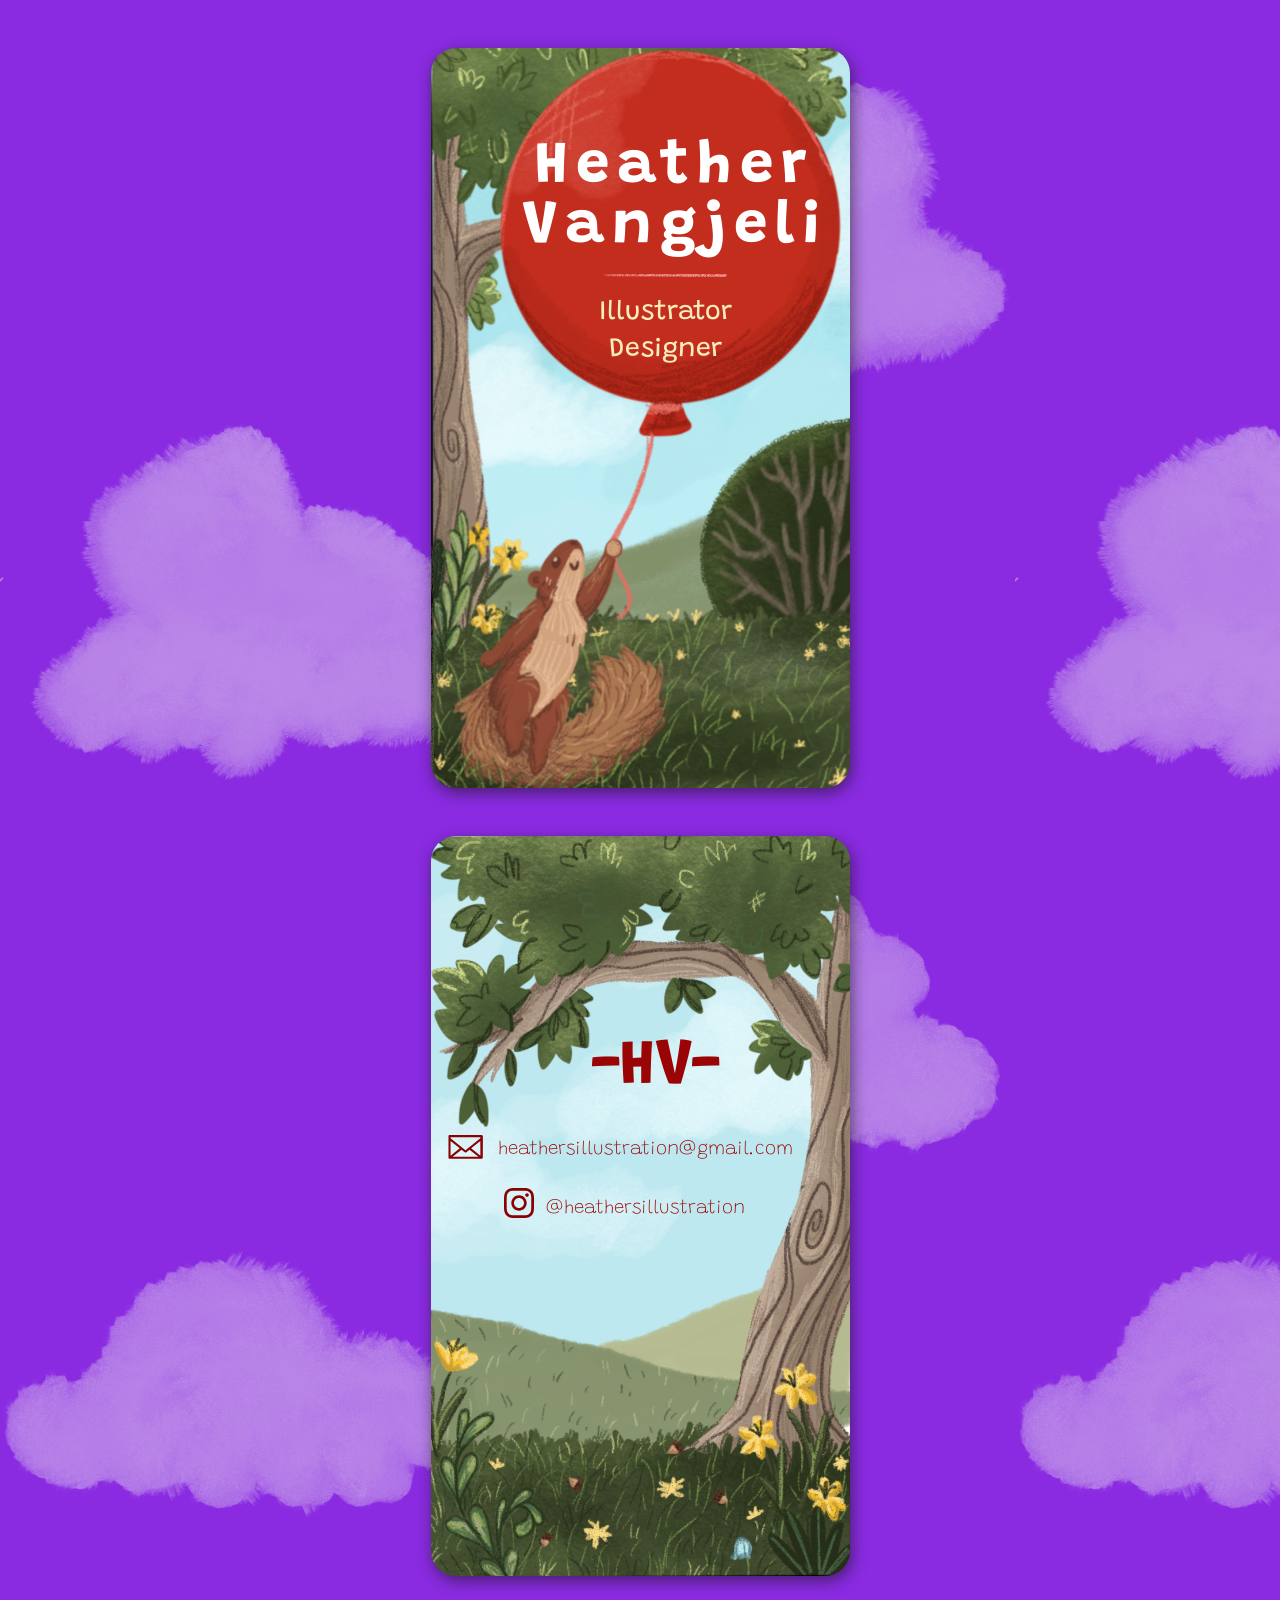
==== index.html @ ff186dd2 "Add files via upload" ====
<html>
    <head>
        <!-- the head is where we set up the file -->
        <title>Heather Vangjeli</title>
        <link rel="stylesheet" href="style.css">
        <link href="<link rel="preconnect" href="https://fonts.googleapis.com"> 
        <link rel="preconnect" href="https://fonts.gstatic.com" crossorigin> 
        <link href="https://fonts.googleapis.com/css2?family=Grandstander:wght@400;700&display=swap" rel="stylesheet">
        <!-- enables you to access the animate site -->
        <link rel="stylesheet" href="https://cdnjs.cloudflare.com/ajax/libs/animate.css/4.1.1/animate.min.css"/>
        <link rel="shortcut icon" href="assets/favicon-1.svg"/>
       
    </head>

    <body>
       <!-- container is all of the content on the page -->
       
        <div class="container">
<!-- the front of the card -->

                <section class="Front-card card">
                    <h1>Heather Vangjeli</h1>
                    <h2>Illustrator</h2>
                    <h2>Designer</h2>
                </section>
        </div>
<!-- the back of the card -->
        <div>
                <section class="back-card card">
                    <div class="text-container">
                      <h3>-HV-</h3>
                    </div>  
                    <!-- where the icon container is located -->
                    <div class="icon1">
                        <!-- trying to link the svg -->
                        
                        <svg version="1.1" id="Layer_1" xmlns="http://www.w3.org/2000/svg" xmlns:xlink="http://www.w3.org/1999/xlink" x="0px" y="0px"
                        viewBox="0 0 61.4 97.7" xml:space="preserve">
                   <g>
                    <a href="mailto: heathersillustration@gmail.com">
                       <path d="M56.3,31.9c-0.5-0.9-1.1-1.3-1.8-1.3H5.4c-0.9,0-1.6,0.7-1.6,1.6v33.1l0.1,0.9l0,0l0,0l0,0l0,0l0,0v0.1h0.2H4h0.1v0.2h0.1
                           v0.1h0.3l0.7,0.7h49.6h0.3l0.4-0.2l0.6-0.6v-0.2l0.1-0.1l0.1-0.2l0.2-0.2l0.1-33.7L56.3,31.9z M7,40l14.1,11.2L7,62.4V40z
                            M10.1,64.1l13.7-10.9l5,4c0.4,0.4,0.9,0.4,1.1,0.4c0.3,0,0.7-0.2,0.9-0.2l5.3-4.1l13.7,10.9H10.1V64.1z M38.6,51.1l14.1-11.2
                           l0.1,22.5L38.6,51.1z M52.8,35.8L29.9,54L7,35.8v-1.5h45.8V35.8z"/>
                           <!-- heathersillustration@gmail.com -->
                           
                   </a>
                   </g>
                   </svg>
                        
                        
                        <!-- <img src="/assets/Email.png"> -->
                      </div>
                      <div class="icon2">
                          <a href="https://www.instagram.com/heathersillustration/">
                        <svg version="1.1" id="Layer_1" xmlns="http://www.w3.org/2000/svg" xmlns:xlink="http://www.w3.org/1999/xlink" x="0px" y="0px"
	                    viewBox="0 0 256 256"  xml:space="preserve">
                        <g>
	                    <path class="st0" d="M128,23.1c34.2,0,38.2,0.1,51.7,0.7c12.5,0.6,19.3,2.7,23.8,4.4c6,2.3,10.2,5.1,14.7,9.6s7.3,8.7,9.6,14.7
		c1.8,4.5,3.8,11.3,4.4,23.8c0.6,13.5,0.7,17.5,0.7,51.7s-0.1,38.2-0.7,51.7c-0.6,12.5-2.7,19.3-4.4,23.8c-2.3,6-5.1,10.2-9.6,14.7
		c-4.5,4.5-8.7,7.3-14.7,9.6c-4.5,1.8-11.3,3.8-23.8,4.4c-13.5,0.6-17.5,0.7-51.7,0.7s-38.2-0.1-51.7-0.7
		c-12.5-0.6-19.3-2.7-23.8-4.4c-6-2.3-10.2-5.1-14.7-9.6c-4.5-4.5-7.3-8.7-9.6-14.7c-1.8-4.5-3.8-11.3-4.4-23.8
		c-0.6-13.5-0.7-17.5-0.7-51.7s0.1-38.2,0.7-51.7c0.6-12.5,2.7-19.3,4.4-23.8c2.3-6,5.1-10.2,9.6-14.7s8.7-7.3,14.7-9.6
		c4.5-1.8,11.3-3.8,23.8-4.4C89.8,23.2,93.8,23.1,128,23.1 M128,0C93.2,0,88.9,0.1,75.2,0.8C61.6,1.4,52.3,3.6,44.2,6.7
		c-8.4,3.3-15.6,7.6-22.7,14.8S10,35.7,6.7,44.2c-3.2,8.1-5.3,17.4-5.9,31.1C0.1,88.9,0,93.2,0,128s0.1,39.1,0.8,52.8
		c0.6,13.6,2.8,22.9,5.9,31.1c3.3,8.4,7.6,15.6,14.8,22.7c7.1,7.1,14.3,11.5,22.7,14.8c8.1,3.2,17.4,5.3,31.1,5.9
		c13.7,0.6,18,0.8,52.8,0.8s39.1-0.1,52.8-0.8c13.6-0.6,22.9-2.8,31.1-5.9c8.4-3.3,15.6-7.6,22.7-14.8c7.1-7.1,11.5-14.3,14.8-22.7
		c3.2-8.1,5.3-17.4,5.9-31.1c0.6-13.7,0.8-18,0.8-52.8s-0.1-39.1-0.8-52.8c-0.6-13.6-2.8-22.9-5.9-31.1c-3.3-8.4-7.6-15.6-14.8-22.7
		S220.3,10,211.8,6.7c-8.1-3.2-17.4-5.3-31.1-5.9C167.1,0.1,162.8,0,128,0z M128,62.3c-36.3,0-65.7,29.4-65.7,65.7
		s29.4,65.7,65.7,65.7s65.7-29.4,65.7-65.7S164.3,62.3,128,62.3z M128,170.7c-23.6,0-42.7-19.1-42.7-42.7s19.1-42.7,42.7-42.7
		s42.7,19.1,42.7,42.7S151.6,170.7,128,170.7z M211.7,59.7c0,8.5-6.9,15.4-15.4,15.4S181,68.2,181,59.7s6.9-15.4,15.4-15.4
		S211.7,51.2,211.7,59.7z"/>
                        </g>
                        </svg>
                    </a>
                      </div>

                    <div class="email-container">
                          <a href="mailto: heathersillustration@gmail.com">
                              <h4>heathersillustration@gmail.com</h4>
                          </a>
                        
                          <a href="https://www.instagram.com/heathersillustration/">
                            <h4>@heathersillustration</h4>
                            </a>
                          
                      
                    </div>
                
                    
                    </div>



                    <!-- this is for practice -->
                    <!-- <div class="icon-container">  -->
                        <!-- first icon -->
                        
                        <!-- <div> -->
                            <!-- <svg version="1.1" id="Layer_1" xmlns="http://www.w3.org/2000/svg" xmlns:xlink="http://www.w3.org/1999/xlink" x="0px" y="0px" -->
                        
                            <!-- </g> -->
                            <!-- </svg> -->
                        <!-- </div> -->
                        <!-- second icon -->
                        <!-- <div> -->
                            
                        <!-- </div> -->
                        <!-- third icon -->
                        <!-- </div> -->
            
                    <!-- </div> -->
                    
                <!-- </section> -->
                
                
                    
                        <!-- </a> -->
                    <!-- </div> -->

                </div>

                </div>

            </div>
        </div>
    </body>
</html>
---- style.css ----
*{
    padding: 0;
    margin: 0;
    /* /* box-sizing: border-box; */
    /* border:dashed; */
    }

body {
  background-image: url('assets/clouds2.png'), url('assets/Bg-no\ clouds.png');
  background-size: contain, cover; 
  /* animation: fadeInUpBig; */
  /* animation-duration: 4s; */
  /* url('assets/clouds2.png') */
  /* background-image: url('assets/Bg-no\ clouds.png'); */
}
.background-image{
  animation: fadeInUpBig;
  animation-duration: 4s;
  
}
/* the main container */

.card{
 width: 419px;;
 height: 740px;;
  margin: 3em auto;
  overflow: hidden;
  box-shadow: 2px 5px 15px 0px #17161694;
  background-color:rgb(37, 70, 39);
  border-radius: 25px;
}



.front-card{

  background-image: url('assets/frontcard2.png');
  background-repeat: no-repeat;
  background-size:cover;
}
 
.back-card {
  background-image: url('assets/backcard2.png');
  background-repeat: no-repeat;
  background-size:cover;
}

h1{
  /* to left align text */
  font-size: 45pt;
  color: white;
  margin-top: 90px;
  margin-left: 70px;
  font-family: 'Grandstander', cursive;
  font-weight: bold;
  letter-spacing: 8px;
  text-align: center;
}

.back-text {
  margin-top: 100px;
  margin: 300px;
}

h2{
  font-size: 20pt;
  color: rgb(248, 237, 187);
  margin-top: 50px;
  margin-bottom: -23px;
  margin-left: 50px;
  font-family: 'Grandstander', cursive;
  font-weight: normal;
  line-height: 10px;
  text-align: center;
}

h3{
  font-size: 4em;
  color: rgb(155, 4, 4);
  margin-top: 200px;
  margin-left: 160px;
  font-family: 'Grandstander', cursive;
}


h4{
  font-size: 14pt;
  color: rgb(155, 4, 4);
  margin-top: 40px;
  margin-left: 10px;
  font-family: 'Grandstander', cursive;
  font-weight: lighter;
  text-align: center;
  
}

a, a:hover, a:focus, a:active {
  text-decoration: none;
  color: inherit;
}

h4:hover {
  color: rgb(250, 164, 4);
}



.icon1 {
 width: 60px;
 height: 50px;
 margin-top: 0px;
 margin-left: -5px;
 position: absolute;
 color: rgb(155, 4, 4); 
}
 

.icon2{
  width: 50px;
  margin-top: 73px;
  margin-left: 53px;
  position: absolute;
  color: rgb(155, 4, 4);
 }


.icon-container{ 
  width: 100%;
  /* enables use of css grid */
  display: grid;
  grid-template-columns: 1fr;
  grid-template-rows: 1fr 1fr ;
} 

svg {
  fill: darkred;
  /* width: 40px; */
  margin-top: 15px;
  margin-left: 20px;
  position: absolute; 
  
}

svg:hover{
  fill:rgb(250, 164, 4);
  animation: swing; /* referring directly to the animation's @keyframe declaration*/
  animation-duration: 2s;  
}

@media only screen and (min-width: 600px) {
  body {
    background-color: lightblue;
  }
  .card{
  /* width:40%; */
  width:419px;
  height:740px;
}
}

@media only screen and (min-width: 800px) {
  body {
    background-color: blueviolet;
  }
  .card{
  /* width:30%; */
  width: 419px;
  height:740px;

}
}
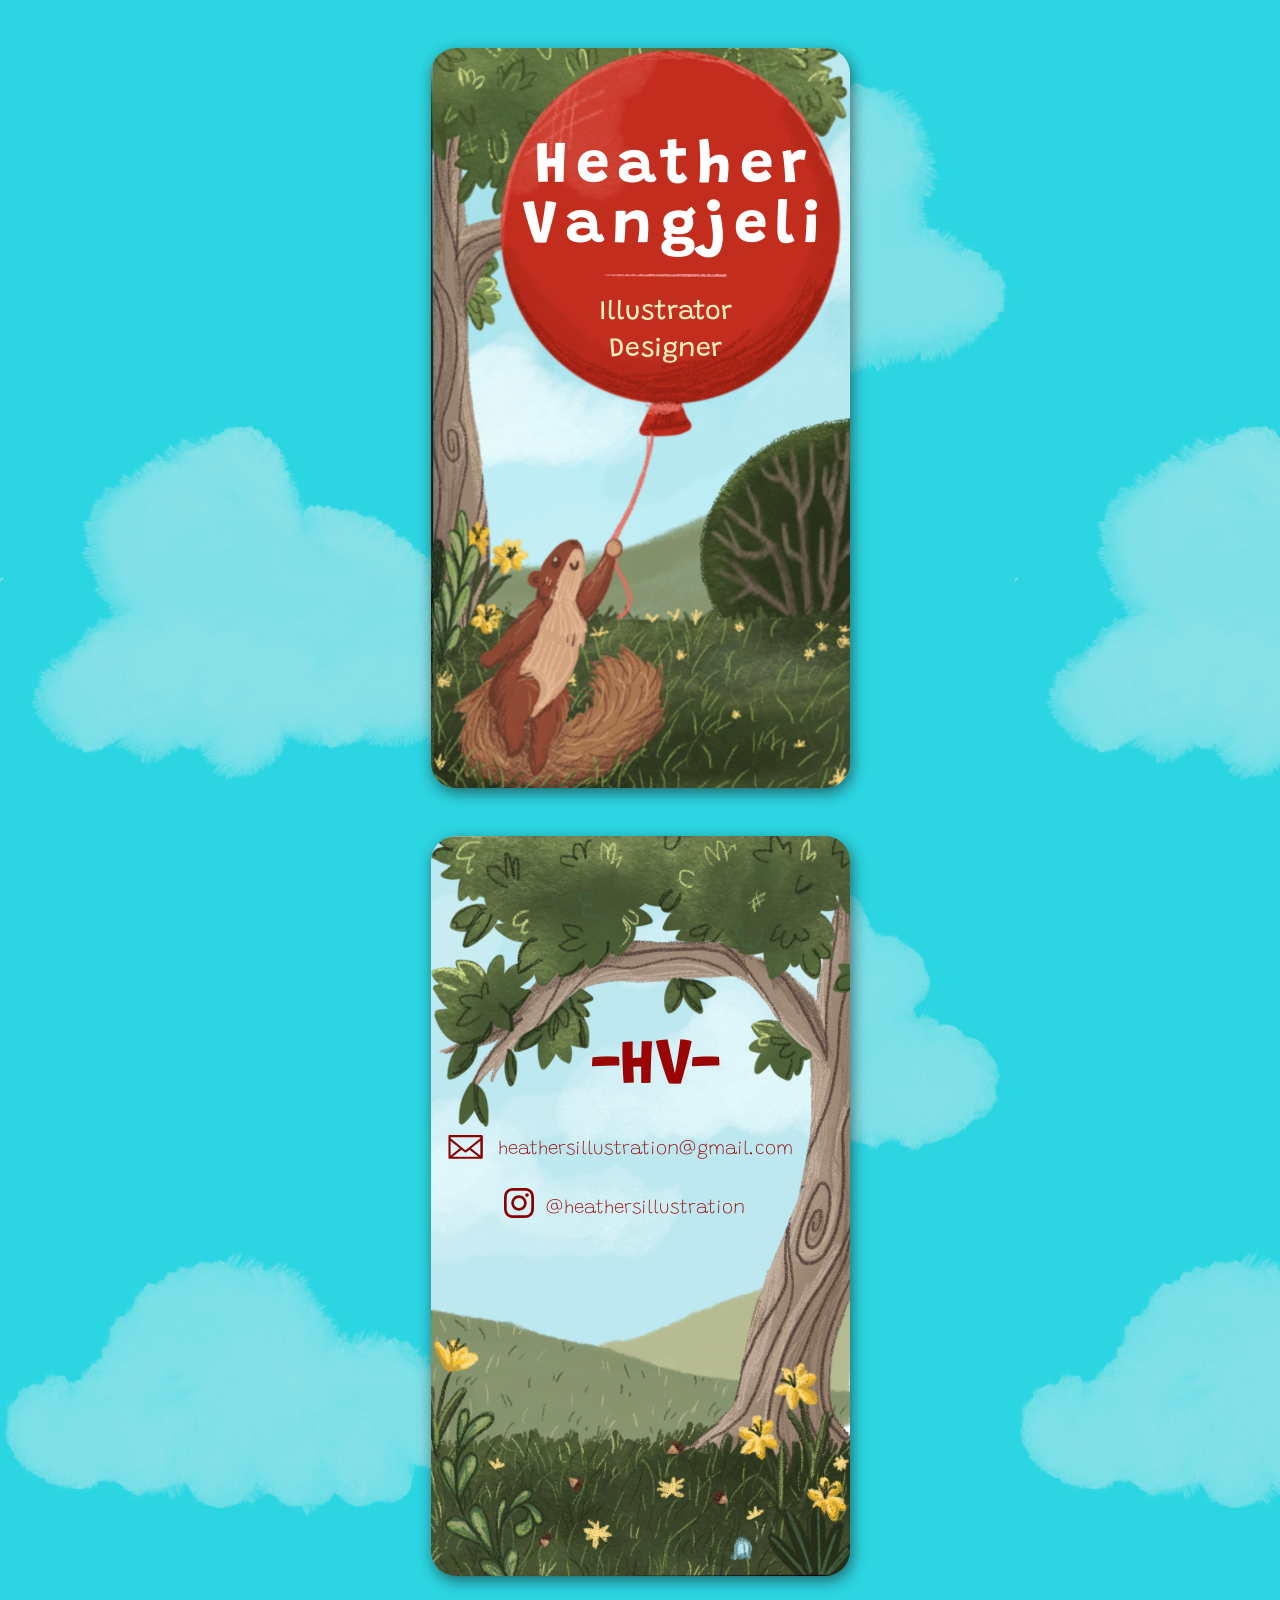
==== commit 615d0615: "Add files via upload" ====
--- a/index.html
+++ b/index.html
@@ -1,7 +1,7 @@
 <html>
     <head>
         <!-- the head is where we set up the file -->
-        <title>Heather Vangjeli</title>
+        <title>Heather's Illustration</title>
         <link rel="stylesheet" href="style.css">
         <link href="<link rel="preconnect" href="https://fonts.googleapis.com"> 
         <link rel="preconnect" href="https://fonts.gstatic.com" crossorigin> 
--- a/style.css
+++ b/style.css
@@ -160,7 +160,7 @@
 
 @media only screen and (min-width: 800px) {
   body {
-    background-color: blueviolet;
+    background-color: rgb(43, 214, 226);
   }
   .card{
   /* width:30%; */
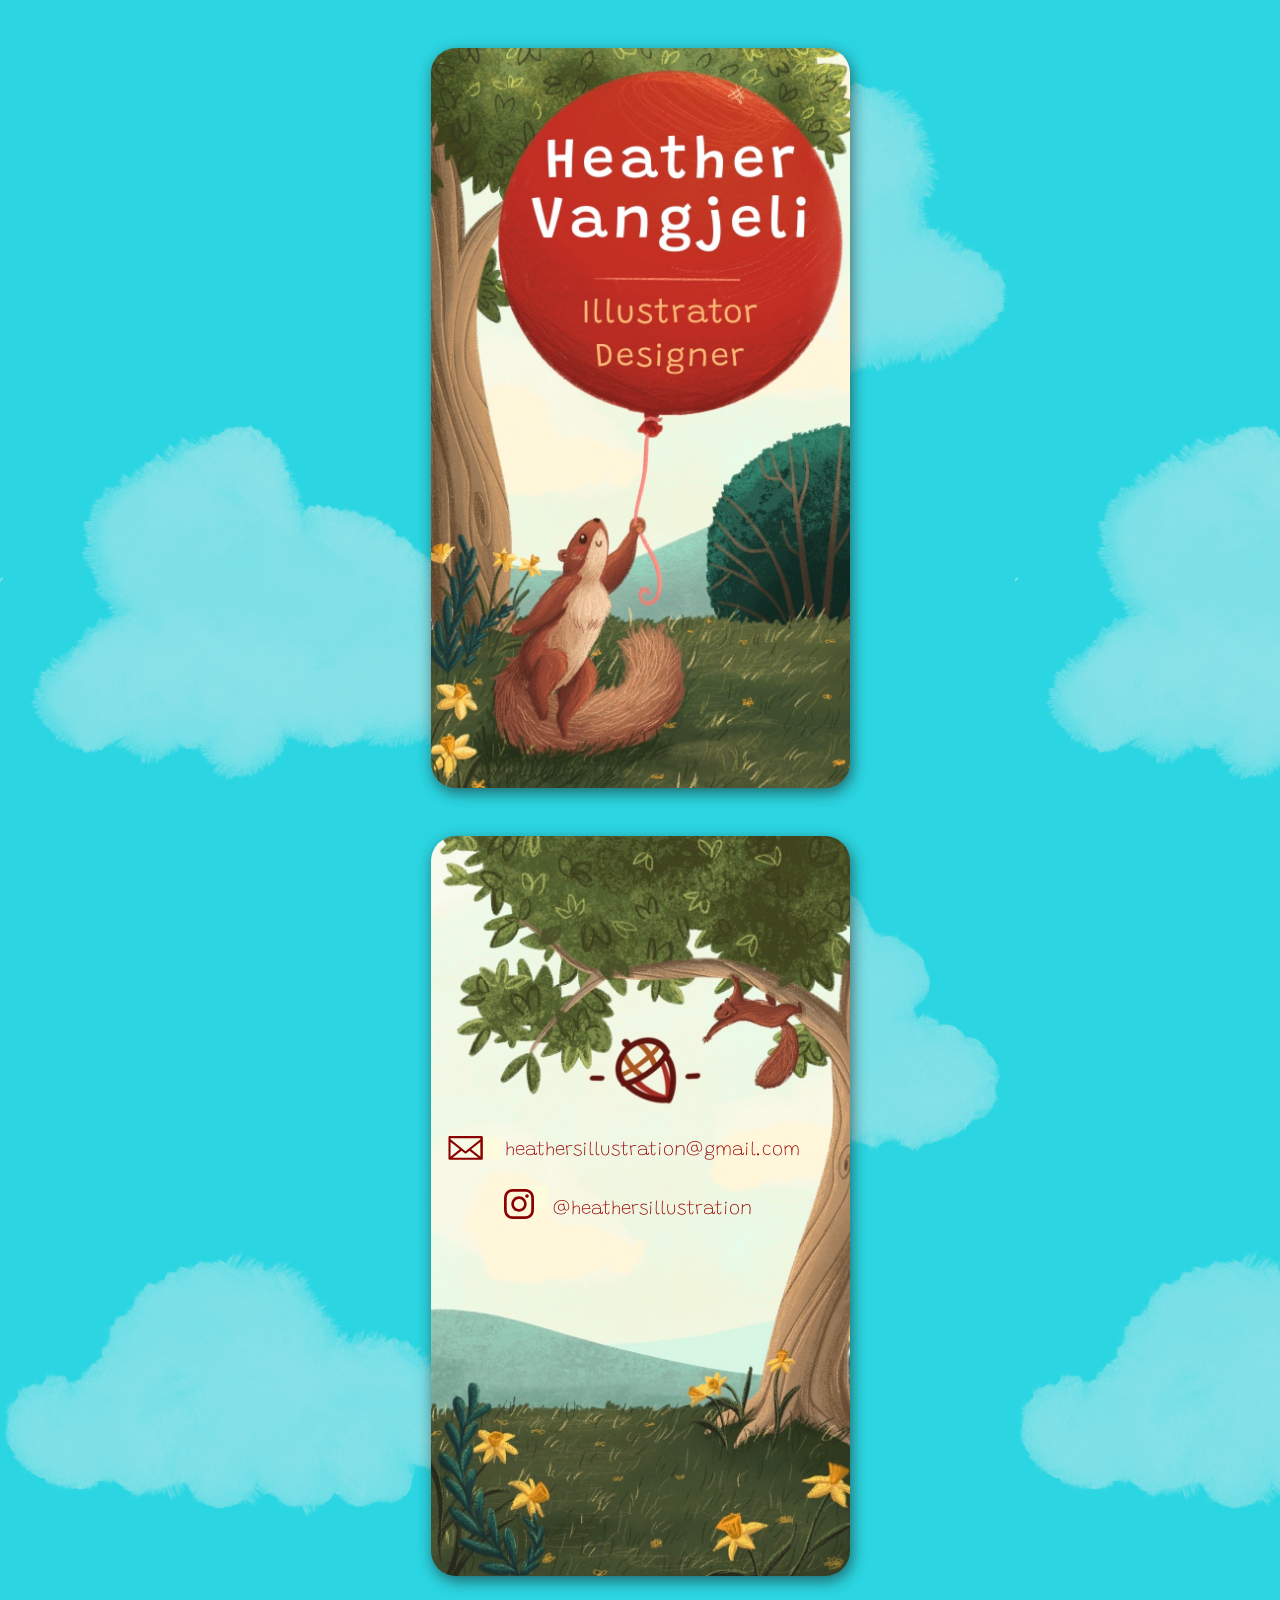
==== commit c44dcbb8: "Add files via upload" ====
--- a/index.html
+++ b/index.html
@@ -19,16 +19,16 @@
 <!-- the front of the card -->
 
                 <section class="Front-card card">
-                    <h1>Heather Vangjeli</h1>
+                    <!--<h1>Heather Vangjeli</h1>
                     <h2>Illustrator</h2>
-                    <h2>Designer</h2>
+                    <h2>Designer</h2>-->
                 </section>
         </div>
 <!-- the back of the card -->
         <div>
                 <section class="back-card card">
                     <div class="text-container">
-                      <h3>-HV-</h3>
+                      <!--<h3>-HV-</h3>-->
                     </div>  
                     <!-- where the icon container is located -->
                     <div class="icon1">
@@ -81,7 +81,7 @@
                           </a>
                         
                           <a href="https://www.instagram.com/heathersillustration/">
-                            <h4>@heathersillustration</h4>
+                            <h5>@heathersillustration</h5>
                             </a>
                           
                       
--- a/style.css
+++ b/style.css
@@ -34,13 +34,13 @@
 
 .front-card{
 
-  background-image: url('assets/frontcard2.png');
+  background-image: url('assets/newfrontcard.JPG');
   background-repeat: no-repeat;
   background-size:cover;
 }
  
 .back-card {
-  background-image: url('assets/backcard2.png');
+  background-image: url('assets/newbackcard.JPG');
   background-repeat: no-repeat;
   background-size:cover;
 }
@@ -77,7 +77,7 @@
 h3{
   font-size: 4em;
   color: rgb(155, 4, 4);
-  margin-top: 200px;
+  margin-top: 100px;
   margin-left: 160px;
   font-family: 'Grandstander', cursive;
 }
@@ -86,14 +86,24 @@
 h4{
   font-size: 14pt;
   color: rgb(155, 4, 4);
-  margin-top: 40px;
-  margin-left: 10px;
+  margin-top: 305px;
+  margin-left: 25px;
   font-family: 'Grandstander', cursive;
   font-weight: lighter;
   text-align: center;
   
 }
 
+h5{
+  font-size: 14pt;
+  color: rgb(155, 4, 4);
+  margin-top: 40px;
+  margin-left: 25px;
+  font-family: 'Grandstander', cursive;
+  font-weight: lighter;
+  text-align: center;
+  
+}
 a, a:hover, a:focus, a:active {
   text-decoration: none;
   color: inherit;
@@ -135,7 +145,7 @@
 svg {
   fill: darkred;
   /* width: 40px; */
-  margin-top: 15px;
+  margin-top: 280px;
   margin-left: 20px;
   position: absolute; 
   
